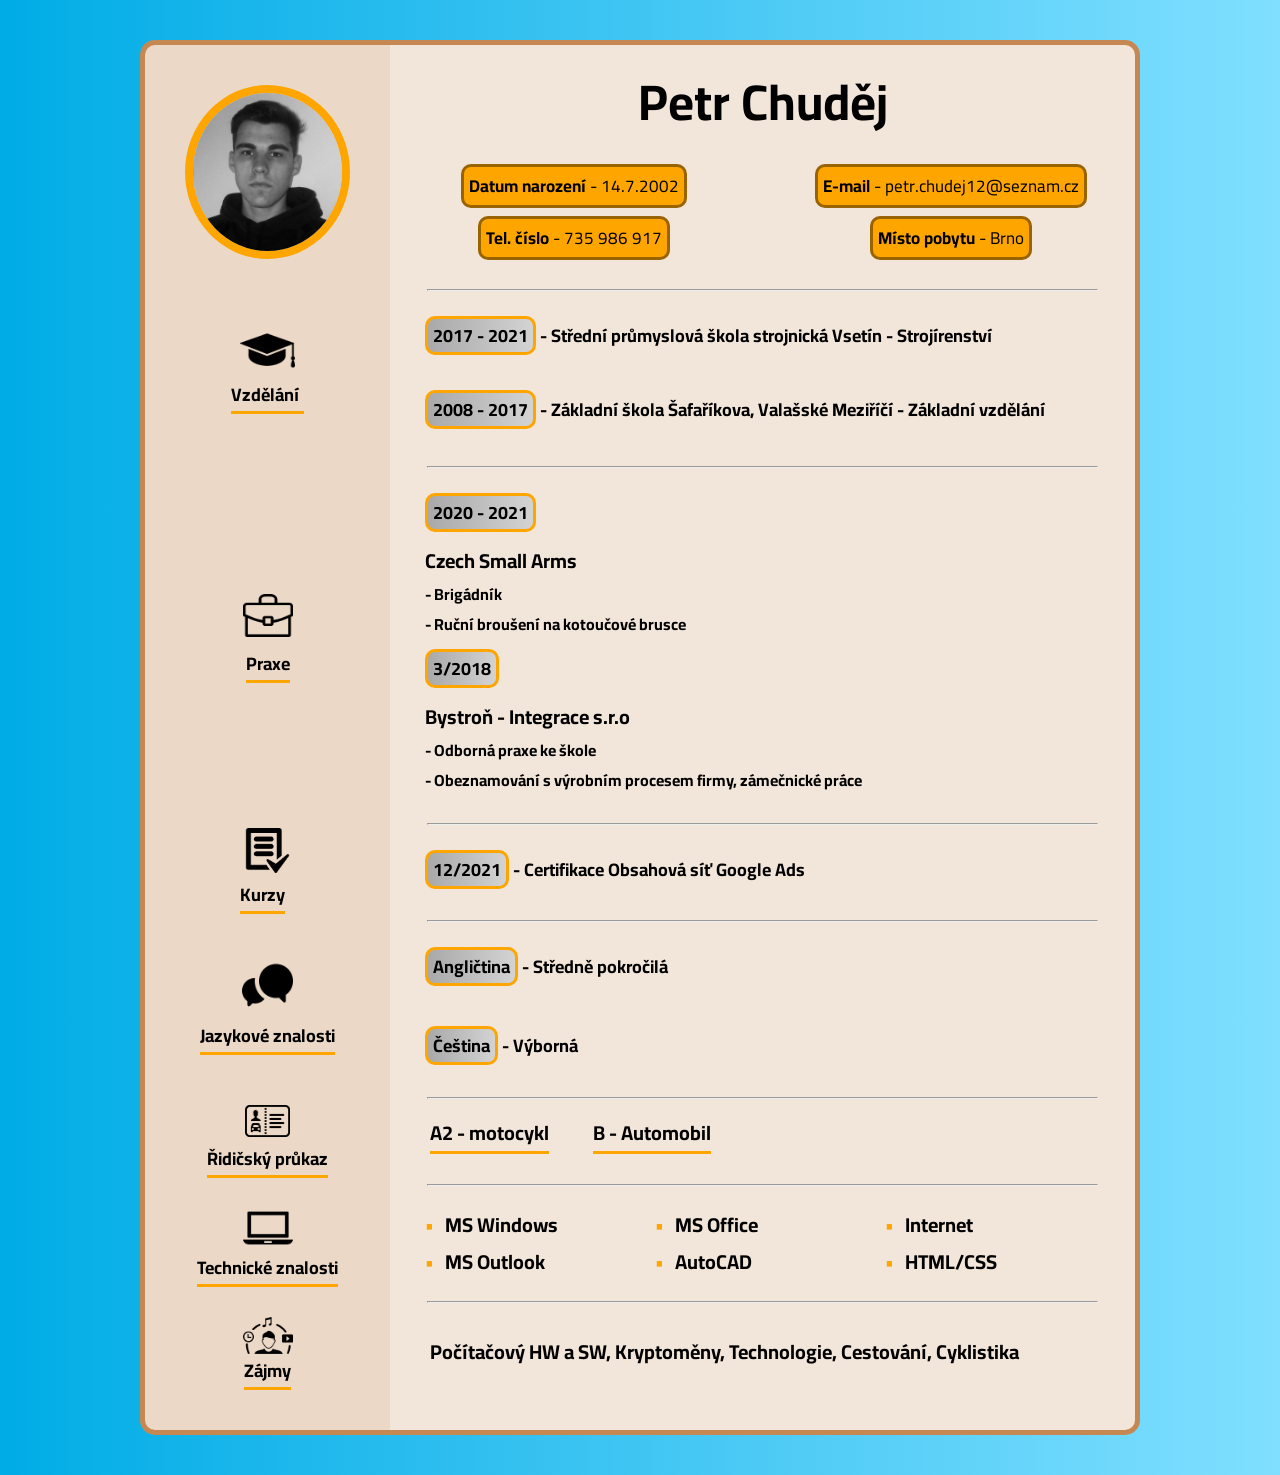
==== index.html @ b4d93614 "init" ====
<!DOCTYPE html>
<html lang="en">
<head>
    <meta charset="UTF-8">
    <meta http-equiv="X-UA-Compatible" content="IE=edge">
    <meta name="viewport" content="width=device-width, initial-scale=1.0">
    <link rel="stylesheet" href="styles.css">
    <link rel="preconnect" href="https://fonts.googleapis.com">
    <link rel="preconnect" href="https://fonts.gstatic.com" crossorigin>
    <link href="https://fonts.googleapis.com/css2?family=Bebas+Neue&family=Cairo:wght@300&family=Titillium+Web:ital,wght@0,300;1,300&display=swap" rel="stylesheet"> 
    <title>Document</title>
</head>
<body>
    <div class="container">
        <aside>
            <div class="photo">
                <img src="Images/fotka1.jpg" alt="" class="face">
                <img src="Images/49944.png" alt="" class="skolypng">
                    <h2 class="obr1">Vzdělání</h2>
                <img src="Images/Work-PNG-File.png" alt="" class="workpng">
                    <h2 class="obr2">Praxe</h2>
                <img src="Images/66276.png" alt="" class="coursepng">
                    <h2 class="obr3">Kurzy</h2>
                <img src="Images/64484-200.png" alt="" class="languagepng">
                    <h2 class="obr4">Jazykové znalosti</h2>
                <img src="Images/24-240032_license-icon-free-download-banner-free-download-driving.png" alt="" class="drivepng">
                    <h2 class="obr5">Řidičský průkaz</h2>
                <img src="Images/59505.png" alt="" class="skillpng">
                    <h2 class="obr6">Technické znalosti</h2>
                <img src="Images/hobbies.png" alt="" class="hobbiespng">
                    <h2 class="obr7">Zájmy</h2>
            </div>
        </aside>
        <div class="main">
            <header>
                <div class="Name">
                    <h1><strong>Petr Chuděj</strong></h1>
                </div>
            </header>
            <section id="info">
                    <ul class="informace">
                        <li><strong>Datum narození</strong> - 14.7.2002</li>
                        <li><strong>E-mail</strong> - petr.chudej12@seznam.cz</li>
                        <li><strong>Tel. číslo</strong> - 735 986 917</li>
                        <li><strong>Místo pobytu</strong> - Brno</li>
                    </ul>
            </section>
            <div class="line1">
                <hr class="line">
            </div>
            <section id="vzdelani">
                <div class="skoly">
                    <div class="skola1">
                        <h2>2017 - 2021</h2>
                        <p> - Střední průmyslová škola strojnická Vsetín - Strojírenství</p>
                    </div>
                    <div class="skola2">
                        <h2 class="zakladka">2008 - 2017</h2>
                        <p> - Základní škola Šafaříkova, Valašské Meziříčí - Základní vzdělání</p>
                    </div>
                </div>
            </section>
            <hr class="line">
            <section id="praxe">
                <div class="firmy">
                    <h2>2020 - 2021</h2>
                            <p class="nazev_firmy">Czech Small Arms</p>
                            <p> - Brigádník</p>
                            <p> - Ruční broušení na kotoučové brusce</p>
                    <h2>3/2018</h2>
                            <p class="nazev_firmy">Bystroň - Integrace s.r.o</p>
                            <p> - Odborná praxe ke škole</p>
                            <p> - Obeznamování s výrobním procesem firmy, zámečnické práce</p>
                </div>
            </section>
            <div class="line2">
                <hr class="line">
            </div>
            <section id="kurzy">
                <h2>12/2021</h2>
                <p> - Certifikace Obsahová síť Google Ads</p>
            </section>
            <div class="line3">
                <hr class="line">
            </div>
            <section id="jazykove_znalosti">
                <div class="anglictina">
                    <h2>Angličtina</h2>
                    <p> - Středně pokročilá</p>
                </div> 
                <div class="cestina">
                    <h2>Čeština</h2>
                    <p> - Výborná</p>
                </div>  
            </section>
            <hr class="line">
            <section id="ridicak">
                <p class="moto">A2 - motocykl</p>
                <p class="auto">B - Automobil</p>
            </section>
            <hr class="line">
            <section id="technicke_dovednosti">
                <ul class="programy">
                    <li>MS Windows</li>
                    <li>MS Office</li>
                    <li>Internet</li>
                    <li>MS Outlook</li>
                    <li>AutoCAD</li>
                    <li>HTML/CSS</li>
                </ul>
            </section>
            <hr class="line">
            <section id="zajmy">
                <p>Počítačový HW a SW, Kryptoměny, Technologie, Cestování, Cyklistika</p>
            </section>
            <footer>

            </footer>
        </div>
    </div>
</body>
</html>
---- styles.css ----
*{
    margin: 0;
    padding: 0;
    box-sizing: border-box;

}
@media screen and (max-width: 901px) {
    .skoly p{
        margin-right: 80px !important; 
        margin-left: 20px !important;
    }
    .skolypng{
        margin-top: 95px !important;
    }
    .workpng{
        margin-top: 200px !important;
    }
}
@media screen and (max-width: 829px) {
    .skoly p{
        margin-right: 20px !important; 
    }
}
@media screen and (max-width: 765px) {
    aside{
        display: none !important; 
    }  
    .main{
        width: 100% !important;
        border: 5px solid #c68853 !important;
        border-radius: 15px;
    }
    .informace{
        display: grid !important;
        grid-template-columns: 1fr 1fr;
        width: 95% !important;
        margin-right: auto;
        margin-left: auto;

    }
    .informace li{
        margin-bottom: 10px !important;
    }
    
}
@media screen and (max-width: 636px){
    #zajmy p{
        padding-bottom: 30px !important;
        
    }
}
@media screen and (max-width: 607px){
    .informace{
        display: block !important;
        width: 70% !important;
        margin-right: auto;
        margin-left: auto;
        text-align:center !important;
    }
    .line1 hr{
        margin-top: 120px !important;
    }
    .main{
        text-align: center;
    }
    .skoly{
        margin-left: auto !important;
        margin-right: auto !important;
    }
    .skoly h2{
        margin-left: auto !important;
        margin-right: auto !important;
    }
    .firmy{
        margin-left: auto !important;
        margin-right: auto !important;
    }
    .firmy h2{
        margin-left: auto !important;
        margin-right: auto !important;
    }
    #kurzy{
        margin-left: auto !important;
        margin-right: auto !important;
    }
    #kurzy h2{
        margin-left: 0 !important;
    }
    .anglictina{
        margin-left: auto !important;
        margin-right: auto !important;
    }
    .anglictina h2{
        margin-left: 0 !important;
    }
    .cestina{
        margin-left: auto !important;
        margin-right: auto !important;
    }
    .cestina h2{
        margin-left: 0 !important;
    }
    #ridicak{
        margin-left: auto !important;
        margin-right: auto !important;
    }
    #ridicak p{
        margin-left: 0 !important;
    }
    #ridicak .moto{
        margin-right: 10px !important;
    }
    #ridicak .auto{
        margin-left: 10px !important;
    }
    #technicke_dovednosti{
        margin-left: auto !important;
        margin-right: auto !important;
    }
    #zajmy p{
        margin-left: 40px !important;
        margin-right: 40px !important;
    }
}
@media screen and (max-width: 443px){
    .line2{
        padding-top: 15px !important;
    }
}
@media screen and (max-width: 410px){
    .informace li{
        font-size: 15px !important;
    }
    #technicke_dovednosti ul li{
        font-size: 85%;
    }
    #zajmy p{
        font-size: 95% !important;
    }
}
@media screen and (max-width: 391px){
    .line3{
        padding-top: 20px !important;
    }
    #technicke_dovednosti{
        margin-left: -10px !important;
    }
}

body{
    font-family: 'Cairo', sans-serif;
    margin-top: 40px;
    margin-bottom: 40px;

    background-image: linear-gradient(
        to left,
        rgb(128, 223, 255), rgb(0, 172, 230));
}
.face{
    width: 165px;
    border-radius: 50%;
    border: 8px solid orange ;
}
#education{
    min-height: 150px ;
}
.skolypng{
    width: 55px;
    margin-top: 55px;
    display: block;
    margin-left: auto;
    margin-right: auto;
}
.obr1{
    text-align: center;
    font-size: 18px;
    font-weight: bold;
    padding-right: 5px;
    border-bottom: 3px solid orange;
    display: inline-block;
}
.workpng{
    width: 50px;
    display: block;
    margin-left: auto;
    margin-right: auto;
    margin-top: 180px;
}
.obr2{
    text-align: center;
    font-size: 18px;
    font-weight: bold;
    margin-top: 10px;
    border-bottom: 3px solid orange;
    display: inline-block;
}
.coursepng{
    width: 45px;
    display: block;
    margin-left: auto;
    margin-right: auto;
    margin-top: 145px;
}
.obr3{
    text-align: center;
    font-size: 18px;
    font-weight: bold;
    margin-right: 10px;
    margin-top: 5px;
    border-bottom: 3px solid orange;
    display: inline-block
}
.languagepng{
    width: 85px;
    display: block;
    margin-left: auto;
    margin-right: auto;
    margin-top: 30px;
    margin-bottom: -15px;
}
.obr4{
    text-align: center;
    font-size: 18px;
    font-weight: bold;
    margin-top: 5px;
    border-bottom: 3px solid orange;
    display: inline-block
}
.drivepng{
    width: 45px;
    margin-top: 50px;
    display: block;
    margin-left: auto;
    margin-right: auto;
}
.obr5{
    text-align: center;
    font-size: 18px;
    font-weight: bold;
    margin-top: 5px;
    border-bottom: 3px solid orange;
    display: inline-block;
}
.skillpng{
    width: 50px;
    margin-top: 25px;
    display: block;
    margin-left: auto;
    margin-right: auto;
}
.obr6{
    text-align: center;
    font-size: 18px;
    font-weight: bold;
    margin-top: -5px;
    border-bottom: 3px solid orange;
    display: inline-block;
}
.hobbiespng{
    width: 50px;
    margin-top: 30px;
    display: block;
    margin-left: auto;
    margin-right: auto;
}
.obr7{
    text-align: center;
    font-size: 18px;
    font-weight: bold;
    border-bottom: 3px solid orange;
    display: inline-block;

}
.line{
    width: 90%;
    margin-left: auto;
    margin-right: auto;
    color: rgba(198, 136,83, 0.5);
}
.container{
    max-width: 1000px;
    margin-left: auto;
    margin-right: auto;
    display: flex;
}
aside{
    width: 25%;
    border: 5px solid #c68853;
    border-right: none;
    background-color: #ebd8c6;
    border-top-left-radius: 15px;
    border-bottom-left-radius: 15px;
    padding-bottom: 40px;
}
.main{
    width: 75%;
    border: 5px solid #c68853;
    border-left: none;
    background-color: #f2e5d9;
    border-top-right-radius: 15px;
    border-bottom-right-radius: 15px;
}
.photo{
    text-align: center;
    margin-top: 40px;
}
#info{
    height: 135px;
    padding-top: 10px;
}
.Name{
    font-weight: bold;
    text-align: center;
    margin-top: 10px;
    margin-bottom: 5px;
    font-size: 25px;
}
/* Section 2 */
.informace{
    display: grid;
    grid-template-columns: 1fr 1fr;
    gap: 0.5rem;
}
.informace li {
    margin-left: auto;
    margin-right: auto;
    list-style-type: none;
    padding: 3px;
    padding-left: 5px; 
    padding-right: 5px; 
    font-size: 17px;
    border: 3px solid rgba(0,0,0, 0.4);
    border-radius: 10px;
    background-color: orange;
}
/* Section 2 */
#vzdelani{
    min-height: 150px;
}
.skoly{
    margin-left: 20px;
    margin-top: 25px;
}
.skola1{
    display: block;
}
.skola2{
    display: block;
}
.skoly h2{
    padding-left: 5px;
    padding-right: 5px;
    border: 3px solid orange;
    border-radius: 10px;
    /* background-color: #D3D3D3 ; */
    background-image: linear-gradient(
        to left,
        rgb(211,211,211), rgb(169,169,169));
    display: inline-block;
    font-size: 18px;
    margin-bottom: 10px;
    margin-left: 15px;
}
.skoly p{
    font-size: 18px;
    margin-bottom: 10px;
    font-weight: bold;
    display: inline-block;
    margin-right: 20px;
}
.zakladka{
    margin-top: 25px;
}

/* Section 3 */
#praxe{
    height: 355px;
    display: flex;
}
.firmy{
    margin-left: 35px;
    margin-top: 15px;
}
.firmy h2{
    padding-left: 5px;
    padding-right: 5px;
    border: 3px solid orange;
    border-radius: 10px;
    background-image: linear-gradient(
        to left,
        rgb(211,211,211), rgb(169,169,169));   
    font-size: 18px;
    margin-bottom: 10px;
    margin-top: 10px;
    margin-right: 20px;
    display: inline-block;
    
}
.nazev_firmy{
    font-size: 20px;
    font-weight: bold;
}
.firmy p{
    font-weight: bold;
}
/* Section 4 */
#kurzy{
  min-height: 95px;  
}
#kurzy h2{
    display: inline-block;
    margin-left: 35px;
    font-size: 18px;
    padding-left: 5px;
    padding-right: 5px;
    border: 3px solid orange;
    border-radius: 10px;
    background-image: linear-gradient(
        to left,
        rgb(211,211,211), rgb(169,169,169));
    margin-bottom: 20px;
    margin-top: 25px;
}
#kurzy p{
    display: inline-block;
    font-weight: bold;
    font-size: 18px;
}
/* Section 5 */
#jazykove_znalosti{
    min-height: 175px ;
}
.anglictina h2 {
    display: inline-block;
    margin-left: 35px;
    font-size: 18px;
    padding-left: 5px;
    padding-right: 5px;
    border: 3px solid orange;
    border-radius: 10px;
    background-image: linear-gradient(
        to left,
        rgb(211,211,211), rgb(169,169,169));
    margin-bottom: 20px;
    margin-top: 25px;
}  
.anglictina p {
    display: inline-block;
    font-weight: bold;
    font-size: 18px;
}
.cestina h2{
    display: inline-block;
    margin-left: 35px;
    font-size: 18px;
    padding-left: 5px;
    padding-right: 5px;
    border: 3px solid orange;
    border-radius: 10px;
    background-image: linear-gradient(
        to left,
        rgb(211,211,211), rgb(169,169,169));
    margin-bottom: 10px;
    margin-top: 20px;
}
.cestina p{
    display: inline-block;
    font-weight: bold;
    font-size: 18px;
}
/* Section 5 */
#ridicak{
    min-height: 85px;
}
#ridicak p{
    margin-left: 40px;
    margin-top: 15px;
    font-size: 20px;
    font-weight: bold;
    border-bottom: 3px solid orange;
    display: inline-block;
}
/* Section 6 */
#technicke_dovednosti{
    height: 95px;
    margin-left: 25px;
}
.programy{
    margin-left: 30px;
    font-size: 20px;
    font-weight: bold;
    margin-top: 20px;
    list-style: none; /* Remove default bullets */
    display: grid;
    grid-template-columns: 1fr 1fr 1fr;
}
  
  .programy li::before {
    content: "\2022" ;  /* Add content: \2022 is the CSS Code/unicode for a bullet */
    color: orange; /* Change the color */
    font-weight: bold; /* If you want it to be bold */
    display: inline-block; /* Needed to add space between the bullet and the text */
    width: 1em; /* Also needed for space (tweak if needed) */
    margin-left: -1em; /* Also needed for space (tweak if needed) */
  }
/* Section 8 */
#zajmy{
    min-height: 100px;
}
#zajmy p {
    margin-left: 40px;
    padding-top: 30px;
    font-size: 20px;
    font-weight: bold;
}
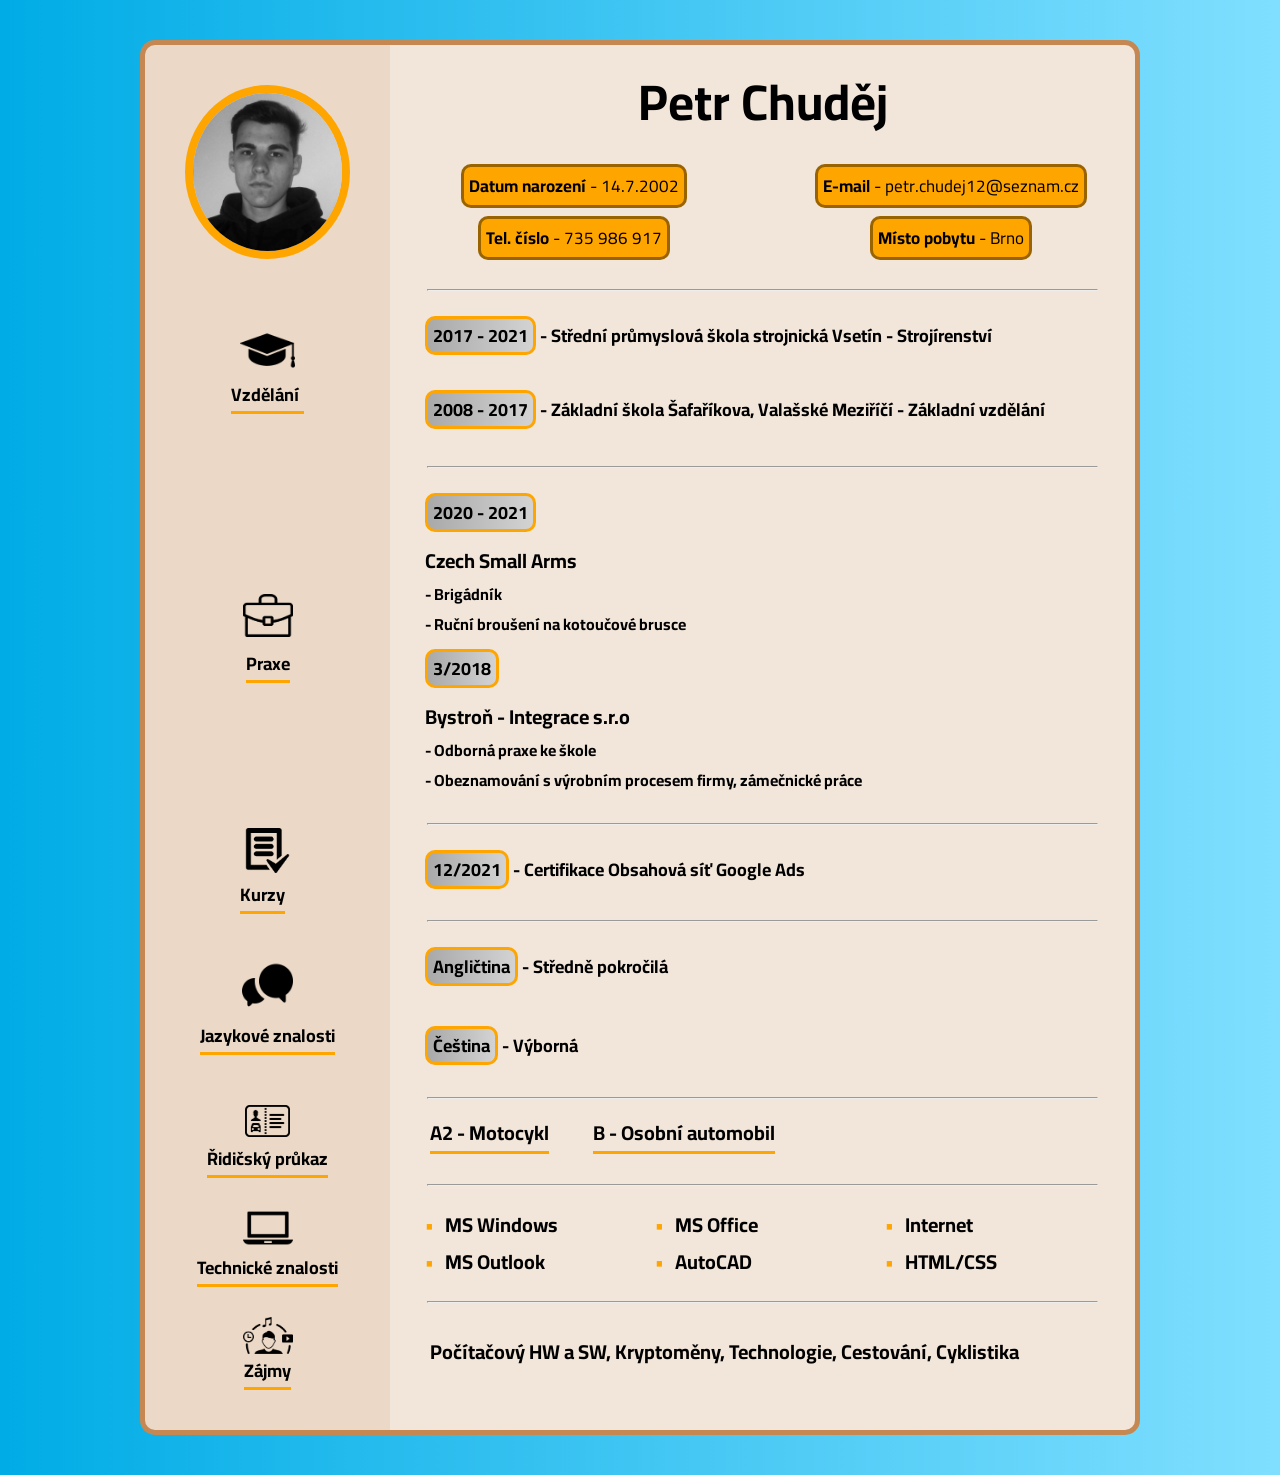
==== commit 28bf3700: "Clean code" ====
--- a/index.html
+++ b/index.html
@@ -31,7 +31,7 @@
                     <h2 class="obr7">Zájmy</h2>
             </div>
         </aside>
-        <div class="main">
+        <main>
             <header>
                 <div class="Name">
                     <h1><strong>Petr Chuděj</strong></h1>
@@ -64,13 +64,13 @@
             <section id="praxe">
                 <div class="firmy">
                     <h2>2020 - 2021</h2>
-                            <p class="nazev_firmy">Czech Small Arms</p>
-                            <p> - Brigádník</p>
-                            <p> - Ruční broušení na kotoučové brusce</p>
+                        <p class="nazev_firmy">Czech Small Arms</p>
+                        <p> - Brigádník</p>
+                        <p> - Ruční broušení na kotoučové brusce</p>
                     <h2>3/2018</h2>
-                            <p class="nazev_firmy">Bystroň - Integrace s.r.o</p>
-                            <p> - Odborná praxe ke škole</p>
-                            <p> - Obeznamování s výrobním procesem firmy, zámečnické práce</p>
+                        <p class="nazev_firmy">Bystroň - Integrace s.r.o</p>
+                        <p> - Odborná praxe ke škole</p>
+                        <p> - Obeznamování s výrobním procesem firmy, zámečnické práce</p>
                 </div>
             </section>
             <div class="line2">
@@ -95,8 +95,8 @@
             </section>
             <hr class="line">
             <section id="ridicak">
-                <p class="moto">A2 - motocykl</p>
-                <p class="auto">B - Automobil</p>
+                <p class="moto">A2 - Motocykl</p>
+                <p class="auto">B - Osobní automobil</p>
             </section>
             <hr class="line">
             <section id="technicke_dovednosti">
@@ -116,7 +116,7 @@
             <footer>
 
             </footer>
-        </div>
+        </main>
     </div>
 </body>
 </html>
--- a/styles.css
+++ b/styles.css
@@ -126,6 +126,9 @@
     .line2{
         padding-top: 15px !important;
     }
+    #kurzy p{
+        margin-right: 20px !important;
+    }
 }
 @media screen and (max-width: 410px){
     .informace li{
@@ -145,8 +148,11 @@
     #technicke_dovednosti{
         margin-left: -10px !important;
     }
-}
-
+    #ridicak p{
+        font-size: 18px !important;
+    }
+}
+/* Základní verze CV */
 body{
     font-family: 'Cairo', sans-serif;
     margin-top: 40px;
@@ -155,127 +161,6 @@
     background-image: linear-gradient(
         to left,
         rgb(128, 223, 255), rgb(0, 172, 230));
-}
-.face{
-    width: 165px;
-    border-radius: 50%;
-    border: 8px solid orange ;
-}
-#education{
-    min-height: 150px ;
-}
-.skolypng{
-    width: 55px;
-    margin-top: 55px;
-    display: block;
-    margin-left: auto;
-    margin-right: auto;
-}
-.obr1{
-    text-align: center;
-    font-size: 18px;
-    font-weight: bold;
-    padding-right: 5px;
-    border-bottom: 3px solid orange;
-    display: inline-block;
-}
-.workpng{
-    width: 50px;
-    display: block;
-    margin-left: auto;
-    margin-right: auto;
-    margin-top: 180px;
-}
-.obr2{
-    text-align: center;
-    font-size: 18px;
-    font-weight: bold;
-    margin-top: 10px;
-    border-bottom: 3px solid orange;
-    display: inline-block;
-}
-.coursepng{
-    width: 45px;
-    display: block;
-    margin-left: auto;
-    margin-right: auto;
-    margin-top: 145px;
-}
-.obr3{
-    text-align: center;
-    font-size: 18px;
-    font-weight: bold;
-    margin-right: 10px;
-    margin-top: 5px;
-    border-bottom: 3px solid orange;
-    display: inline-block
-}
-.languagepng{
-    width: 85px;
-    display: block;
-    margin-left: auto;
-    margin-right: auto;
-    margin-top: 30px;
-    margin-bottom: -15px;
-}
-.obr4{
-    text-align: center;
-    font-size: 18px;
-    font-weight: bold;
-    margin-top: 5px;
-    border-bottom: 3px solid orange;
-    display: inline-block
-}
-.drivepng{
-    width: 45px;
-    margin-top: 50px;
-    display: block;
-    margin-left: auto;
-    margin-right: auto;
-}
-.obr5{
-    text-align: center;
-    font-size: 18px;
-    font-weight: bold;
-    margin-top: 5px;
-    border-bottom: 3px solid orange;
-    display: inline-block;
-}
-.skillpng{
-    width: 50px;
-    margin-top: 25px;
-    display: block;
-    margin-left: auto;
-    margin-right: auto;
-}
-.obr6{
-    text-align: center;
-    font-size: 18px;
-    font-weight: bold;
-    margin-top: -5px;
-    border-bottom: 3px solid orange;
-    display: inline-block;
-}
-.hobbiespng{
-    width: 50px;
-    margin-top: 30px;
-    display: block;
-    margin-left: auto;
-    margin-right: auto;
-}
-.obr7{
-    text-align: center;
-    font-size: 18px;
-    font-weight: bold;
-    border-bottom: 3px solid orange;
-    display: inline-block;
-
-}
-.line{
-    width: 90%;
-    margin-left: auto;
-    margin-right: auto;
-    color: rgba(198, 136,83, 0.5);
 }
 .container{
     max-width: 1000px;
@@ -292,7 +177,7 @@
     border-bottom-left-radius: 15px;
     padding-bottom: 40px;
 }
-.main{
+main{
     width: 75%;
     border: 5px solid #c68853;
     border-left: none;
@@ -315,7 +200,127 @@
     margin-bottom: 5px;
     font-size: 25px;
 }
-/* Section 2 */
+/* Boční panel */
+.face{
+    width: 165px;
+    border-radius: 50%;
+    border: 8px solid orange ;
+}
+.skolypng{
+    width: 55px;
+    margin-top: 55px;
+    display: block;
+    margin-left: auto;
+    margin-right: auto;
+}
+.obr1{
+    text-align: center;
+    font-size: 18px;
+    font-weight: bold;
+    padding-right: 5px;
+    border-bottom: 3px solid orange;
+    display: inline-block;
+}
+.workpng{
+    width: 50px;
+    display: block;
+    margin-left: auto;
+    margin-right: auto;
+    margin-top: 180px;
+}
+.obr2{
+    text-align: center;
+    font-size: 18px;
+    font-weight: bold;
+    margin-top: 10px;
+    border-bottom: 3px solid orange;
+    display: inline-block;
+}
+.coursepng{
+    width: 45px;
+    display: block;
+    margin-left: auto;
+    margin-right: auto;
+    margin-top: 145px;
+}
+.obr3{
+    text-align: center;
+    font-size: 18px;
+    font-weight: bold;
+    margin-right: 10px;
+    margin-top: 5px;
+    border-bottom: 3px solid orange;
+    display: inline-block
+}
+.languagepng{
+    width: 85px;
+    display: block;
+    margin-left: auto;
+    margin-right: auto;
+    margin-top: 30px;
+    margin-bottom: -15px;
+}
+.obr4{
+    text-align: center;
+    font-size: 18px;
+    font-weight: bold;
+    margin-top: 5px;
+    border-bottom: 3px solid orange;
+    display: inline-block
+}
+.drivepng{
+    width: 45px;
+    margin-top: 50px;
+    display: block;
+    margin-left: auto;
+    margin-right: auto;
+}
+.obr5{
+    text-align: center;
+    font-size: 18px;
+    font-weight: bold;
+    margin-top: 5px;
+    border-bottom: 3px solid orange;
+    display: inline-block;
+}
+.skillpng{
+    width: 50px;
+    margin-top: 25px;
+    display: block;
+    margin-left: auto;
+    margin-right: auto;
+}
+.obr6{
+    text-align: center;
+    font-size: 18px;
+    font-weight: bold;
+    margin-top: -5px;
+    border-bottom: 3px solid orange;
+    display: inline-block;
+}
+.hobbiespng{
+    width: 50px;
+    margin-top: 30px;
+    display: block;
+    margin-left: auto;
+    margin-right: auto;
+}
+.obr7{
+    text-align: center;
+    font-size: 18px;
+    font-weight: bold;
+    border-bottom: 3px solid orange;
+    display: inline-block;
+
+}
+.line{
+    width: 90%;
+    margin-left: auto;
+    margin-right: auto;
+    color: rgba(198, 136,83, 0.5);
+}
+
+/* Section 1 */
 .informace{
     display: grid;
     grid-template-columns: 1fr 1fr;
@@ -333,6 +338,7 @@
     border-radius: 10px;
     background-color: orange;
 }
+
 /* Section 2 */
 #vzdelani{
     min-height: 150px;
@@ -352,7 +358,6 @@
     padding-right: 5px;
     border: 3px solid orange;
     border-radius: 10px;
-    /* background-color: #D3D3D3 ; */
     background-image: linear-gradient(
         to left,
         rgb(211,211,211), rgb(169,169,169));
@@ -374,7 +379,7 @@
 
 /* Section 3 */
 #praxe{
-    height: 355px;
+    min-height: 355px;
     display: flex;
 }
 .firmy{
@@ -393,8 +398,7 @@
     margin-bottom: 10px;
     margin-top: 10px;
     margin-right: 20px;
-    display: inline-block;
-    
+    display: inline-block;    
 }
 .nazev_firmy{
     font-size: 20px;
@@ -403,6 +407,7 @@
 .firmy p{
     font-weight: bold;
 }
+
 /* Section 4 */
 #kurzy{
   min-height: 95px;  
@@ -426,6 +431,7 @@
     font-weight: bold;
     font-size: 18px;
 }
+
 /* Section 5 */
 #jazykove_znalosti{
     min-height: 175px ;
@@ -468,7 +474,8 @@
     font-weight: bold;
     font-size: 18px;
 }
-/* Section 5 */
+
+/* Section 6 */
 #ridicak{
     min-height: 85px;
 }
@@ -480,7 +487,8 @@
     border-bottom: 3px solid orange;
     display: inline-block;
 }
-/* Section 6 */
+
+/* Section 7 */
 #technicke_dovednosti{
     height: 95px;
     margin-left: 25px;
@@ -495,14 +503,15 @@
     grid-template-columns: 1fr 1fr 1fr;
 }
   
-  .programy li::before {
-    content: "\2022" ;  /* Add content: \2022 is the CSS Code/unicode for a bullet */
-    color: orange; /* Change the color */
-    font-weight: bold; /* If you want it to be bold */
-    display: inline-block; /* Needed to add space between the bullet and the text */
-    width: 1em; /* Also needed for space (tweak if needed) */
-    margin-left: -1em; /* Also needed for space (tweak if needed) */
-  }
+.programy li::before {
+    content: "\2022" ;  
+    color: orange; 
+    font-weight: bold; 
+    display: inline-block; 
+    width: 1em; 
+    margin-left: -1em; 
+}
+
 /* Section 8 */
 #zajmy{
     min-height: 100px;
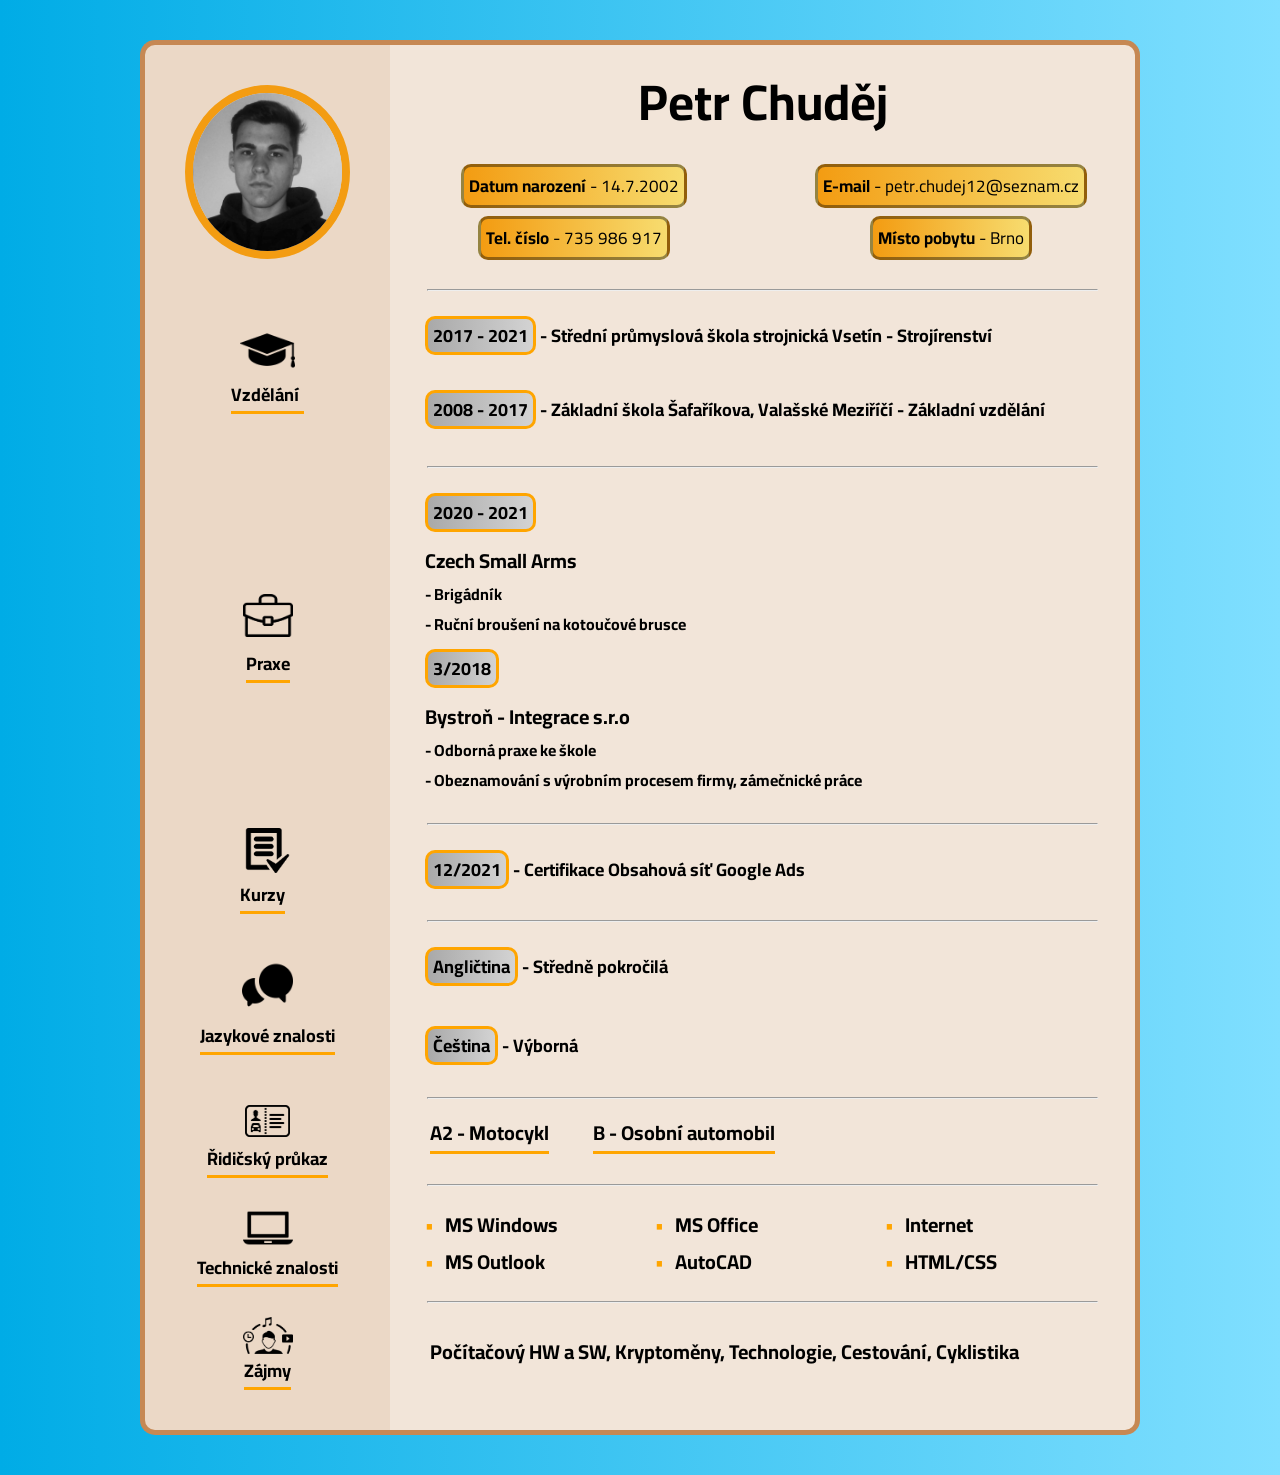
==== commit 51b66613: "CV" ====
--- a/index.html
+++ b/index.html
@@ -8,30 +8,45 @@
     <link rel="preconnect" href="https://fonts.googleapis.com">
     <link rel="preconnect" href="https://fonts.gstatic.com" crossorigin>
     <link href="https://fonts.googleapis.com/css2?family=Bebas+Neue&family=Cairo:wght@300&family=Titillium+Web:ital,wght@0,300;1,300&display=swap" rel="stylesheet"> 
-    <title>Document</title>
+    <title>Petr Chuděj - Životopis</title>
+    <link rel="icon" href="Images/fotka1.jpg">
 </head>
 <body>
     <div class="container">
         <aside>
             <div class="photo">
                 <img src="Images/fotka1.jpg" alt="" class="face">
-                <img src="Images/49944.png" alt="" class="skolypng">
-                    <h2 class="obr1">Vzdělání</h2>
-                <img src="Images/Work-PNG-File.png" alt="" class="workpng">
-                    <h2 class="obr2">Praxe</h2>
-                <img src="Images/66276.png" alt="" class="coursepng">
-                    <h2 class="obr3">Kurzy</h2>
-                <img src="Images/64484-200.png" alt="" class="languagepng">
-                    <h2 class="obr4">Jazykové znalosti</h2>
-                <img src="Images/24-240032_license-icon-free-download-banner-free-download-driving.png" alt="" class="drivepng">
-                    <h2 class="obr5">Řidičský průkaz</h2>
-                <img src="Images/59505.png" alt="" class="skillpng">
-                    <h2 class="obr6">Technické znalosti</h2>
-                <img src="Images/hobbies.png" alt="" class="hobbiespng">
-                    <h2 class="obr7">Zájmy</h2>
+                <div class="active">
+                    <img src="Images/49944.png" alt="" class="skolypng">
+                        <h2 class="obr1">Vzdělání</h2>
+                </div>
+                <div class="active">
+                    <img src="Images/Work-PNG-File.png" alt="" class="workpng">
+                        <h2 class="obr2">Praxe</h2>
+                </div>
+                <div class="active">
+                    <img src="Images/66276.png" alt="" class="coursepng">
+                        <h2 class="obr3">Kurzy</h2>
+                </div>
+                <div class="active">
+                    <img src="Images/64484-200.png" alt="" class="languagepng">
+                        <h2 class="obr4">Jazykové znalosti</h2>
+                </div>
+                <div class="active">
+                    <img src="Images/24-240032_license-icon-free-download-banner-free-download-driving.png" alt="" class="drivepng">
+                        <h2 class="obr5">Řidičský průkaz</h2>
+                </div>
+                <div class="active">
+                    <img src="Images/59505.png" alt="" class="skillpng">
+                        <h2 class="obr6">Technické znalosti</h2>
+                </div>
+                <div class="active">
+                    <img src="Images/hobbies.png" alt="" class="hobbiespng">
+                        <h2 class="obr7">Zájmy</h2>
+                </div>
             </div>
         </aside>
-        <main>
+        <div class="main">
             <header>
                 <div class="Name">
                     <h1><strong>Petr Chuděj</strong></h1>
@@ -116,7 +131,7 @@
             <footer>
 
             </footer>
-        </main>
+        </div>
     </div>
 </body>
 </html>
--- a/styles.css
+++ b/styles.css
@@ -39,7 +39,7 @@
 
     }
     .informace li{
-        margin-bottom: 10px !important;
+        margin-bottom: 15px !important;
     }
     
 }
@@ -177,7 +177,7 @@
     border-bottom-left-radius: 15px;
     padding-bottom: 40px;
 }
-main{
+.main{
     width: 75%;
     border: 5px solid #c68853;
     border-left: none;
@@ -204,7 +204,7 @@
 .face{
     width: 165px;
     border-radius: 50%;
-    border: 8px solid orange ;
+    border: 8px solid rgb( 243, 156, 18);
 }
 .skolypng{
     width: 55px;
@@ -220,6 +220,11 @@
     padding-right: 5px;
     border-bottom: 3px solid orange;
     display: inline-block;
+}
+.active:hover,
+.active:active{
+    scale: 90%;
+    cursor: pointer;
 }
 .workpng{
     width: 50px;
@@ -336,7 +341,9 @@
     font-size: 17px;
     border: 3px solid rgba(0,0,0, 0.4);
     border-radius: 10px;
-    background-color: orange;
+    background-image: linear-gradient(
+        to left,
+        rgb( 247, 220, 111), rgb( 243, 156, 18));
 }
 
 /* Section 2 */
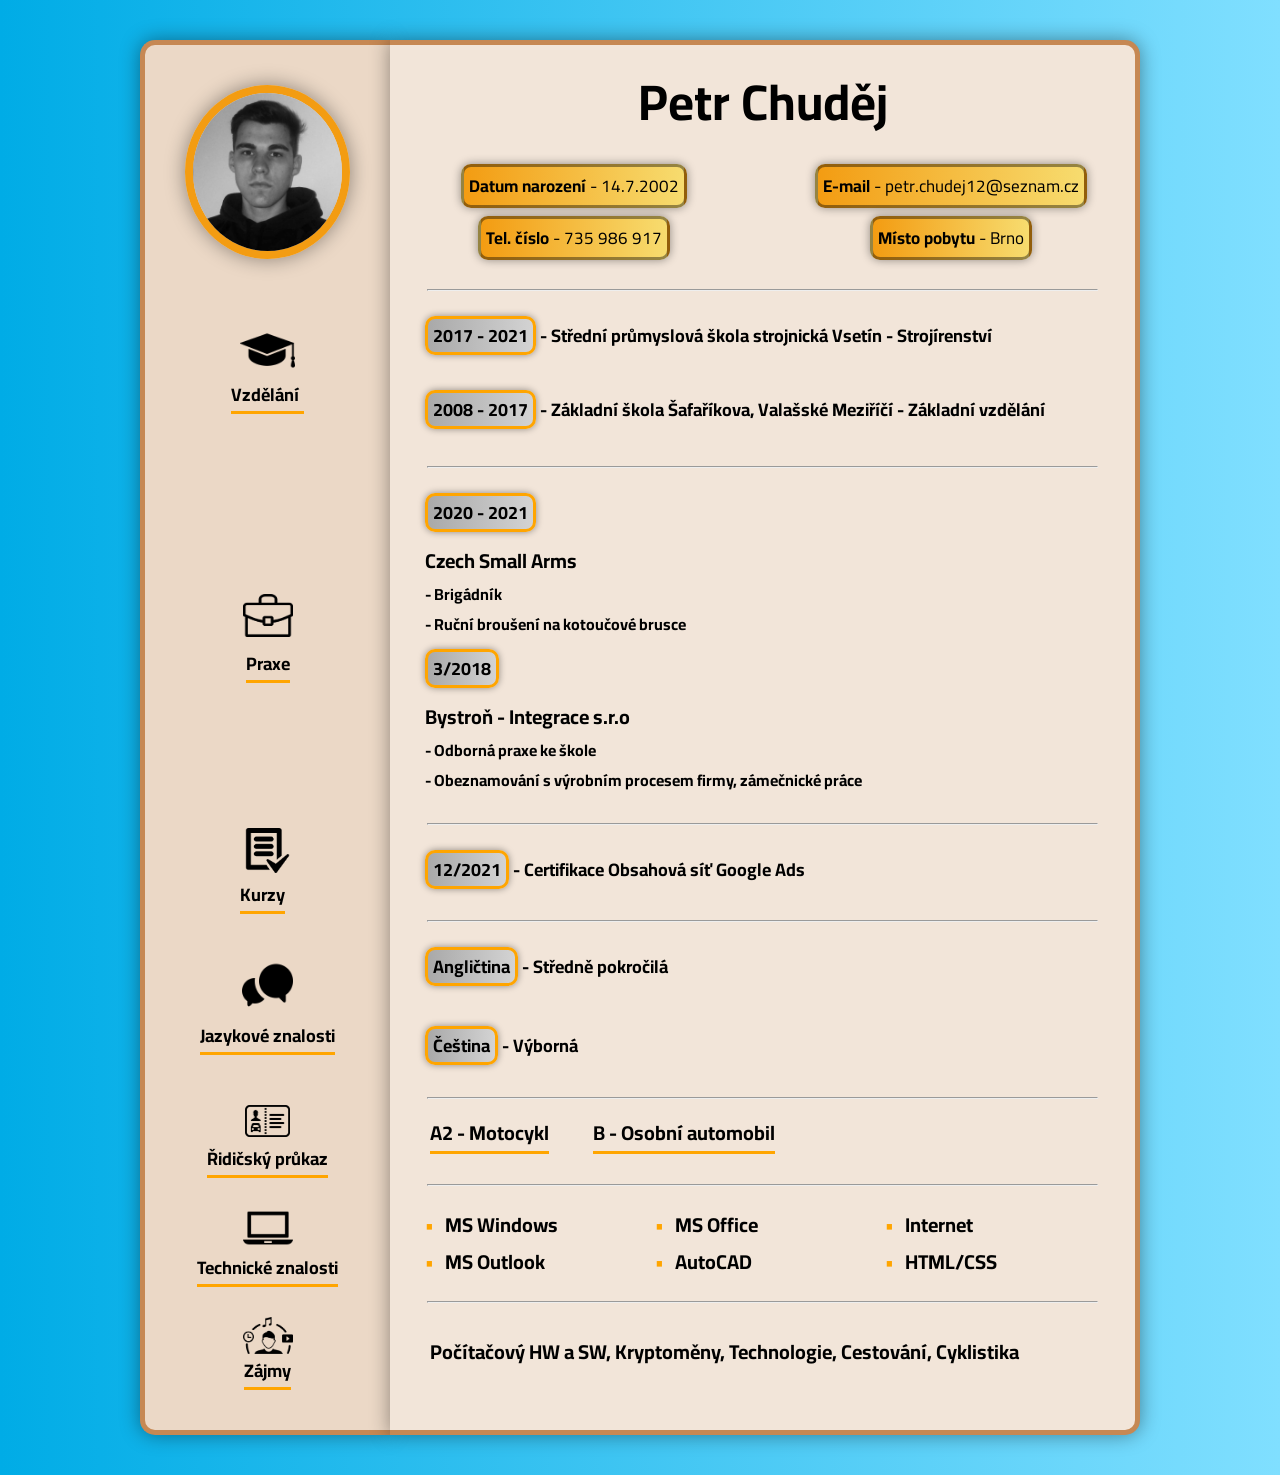
==== commit 7610b2df: "CV" ====
--- a/index.html
+++ b/index.html
@@ -15,7 +15,9 @@
     <div class="container">
         <aside>
             <div class="photo">
+                <div class="scaleup">
                 <img src="Images/fotka1.jpg" alt="" class="face">
+                </div>
                 <div class="active">
                     <img src="Images/49944.png" alt="" class="skolypng">
                         <h2 class="obr1">Vzdělání</h2>
--- a/styles.css
+++ b/styles.css
@@ -176,6 +176,7 @@
     border-top-left-radius: 15px;
     border-bottom-left-radius: 15px;
     padding-bottom: 40px;
+    box-shadow: 0px 0px 20px rgba(0,0,0,.4);
 }
 .main{
     width: 75%;
@@ -184,6 +185,7 @@
     background-color: #f2e5d9;
     border-top-right-radius: 15px;
     border-bottom-right-radius: 15px;
+    box-shadow: 0px 0px 20px rgba(0,0,0,.4);
 }
 .photo{
     text-align: center;
@@ -205,6 +207,15 @@
     width: 165px;
     border-radius: 50%;
     border: 8px solid rgb( 243, 156, 18);
+    box-shadow: 0px 0px 20px rgba(0,0,0,.4);
+}
+.scaleup{
+    transition: .3s;
+}
+.scaleup:hover,
+.scaleup:active{
+    scale: 105%;
+    cursor: pointer;
 }
 .skolypng{
     width: 55px;
@@ -220,6 +231,9 @@
     padding-right: 5px;
     border-bottom: 3px solid orange;
     display: inline-block;
+}
+.active{
+    transition: .3s;
 }
 .active:hover,
 .active:active{
@@ -344,6 +358,7 @@
     background-image: linear-gradient(
         to left,
         rgb( 247, 220, 111), rgb( 243, 156, 18));
+    box-shadow: 0px 0px 10px rgba(0,0,0,.4); 
 }
 
 /* Section 2 */
@@ -372,6 +387,7 @@
     font-size: 18px;
     margin-bottom: 10px;
     margin-left: 15px;
+    box-shadow: 0px 0px 7px rgba(0,0,0,.4); 
 }
 .skoly p{
     font-size: 18px;
@@ -405,7 +421,8 @@
     margin-bottom: 10px;
     margin-top: 10px;
     margin-right: 20px;
-    display: inline-block;    
+    display: inline-block;
+    box-shadow: 0px 0px 7px rgba(0,0,0,.4);    
 }
 .nazev_firmy{
     font-size: 20px;
@@ -432,6 +449,7 @@
         rgb(211,211,211), rgb(169,169,169));
     margin-bottom: 20px;
     margin-top: 25px;
+    box-shadow: 0px 0px 7px rgba(0,0,0,.4); 
 }
 #kurzy p{
     display: inline-block;
@@ -456,6 +474,7 @@
         rgb(211,211,211), rgb(169,169,169));
     margin-bottom: 20px;
     margin-top: 25px;
+    box-shadow: 0px 0px 7px rgba(0,0,0,.4); 
 }  
 .anglictina p {
     display: inline-block;
@@ -475,6 +494,7 @@
         rgb(211,211,211), rgb(169,169,169));
     margin-bottom: 10px;
     margin-top: 20px;
+    box-shadow: 0px 0px 7px rgba(0,0,0,.4); 
 }
 .cestina p{
     display: inline-block;
